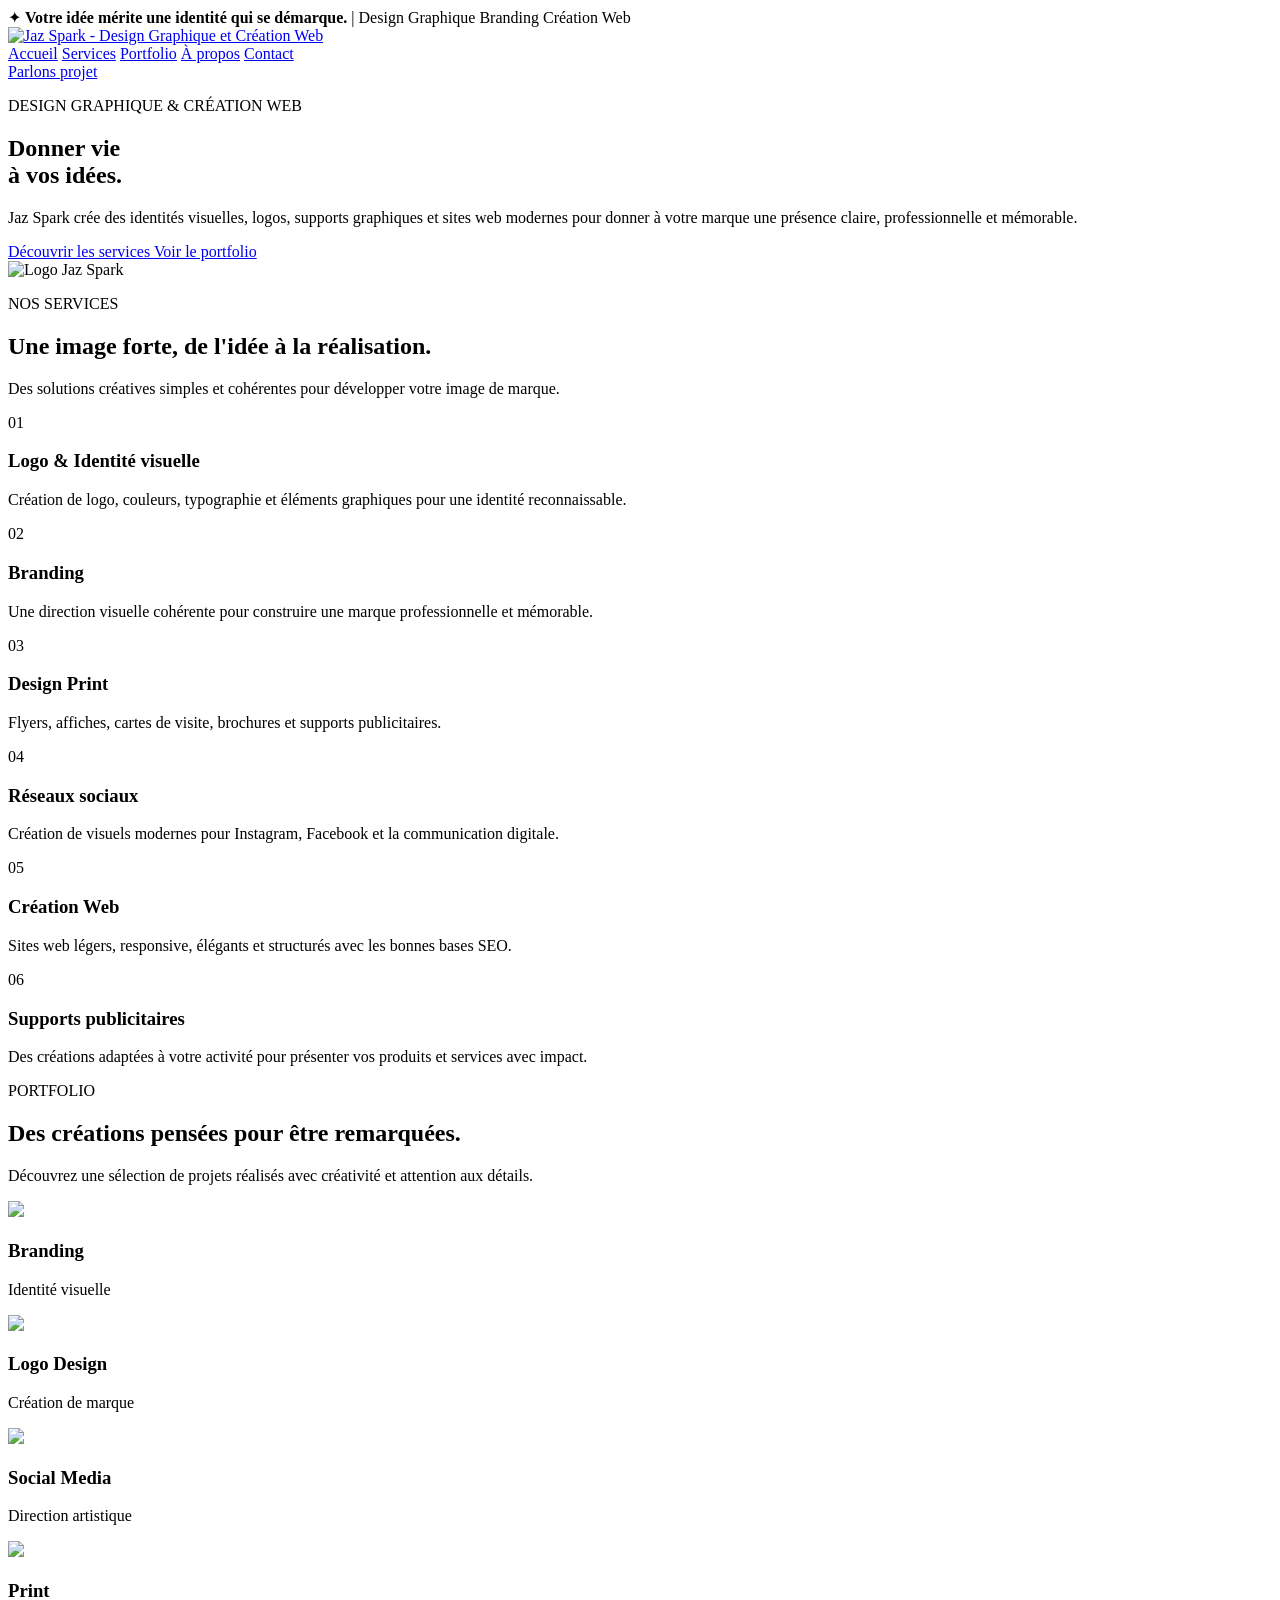
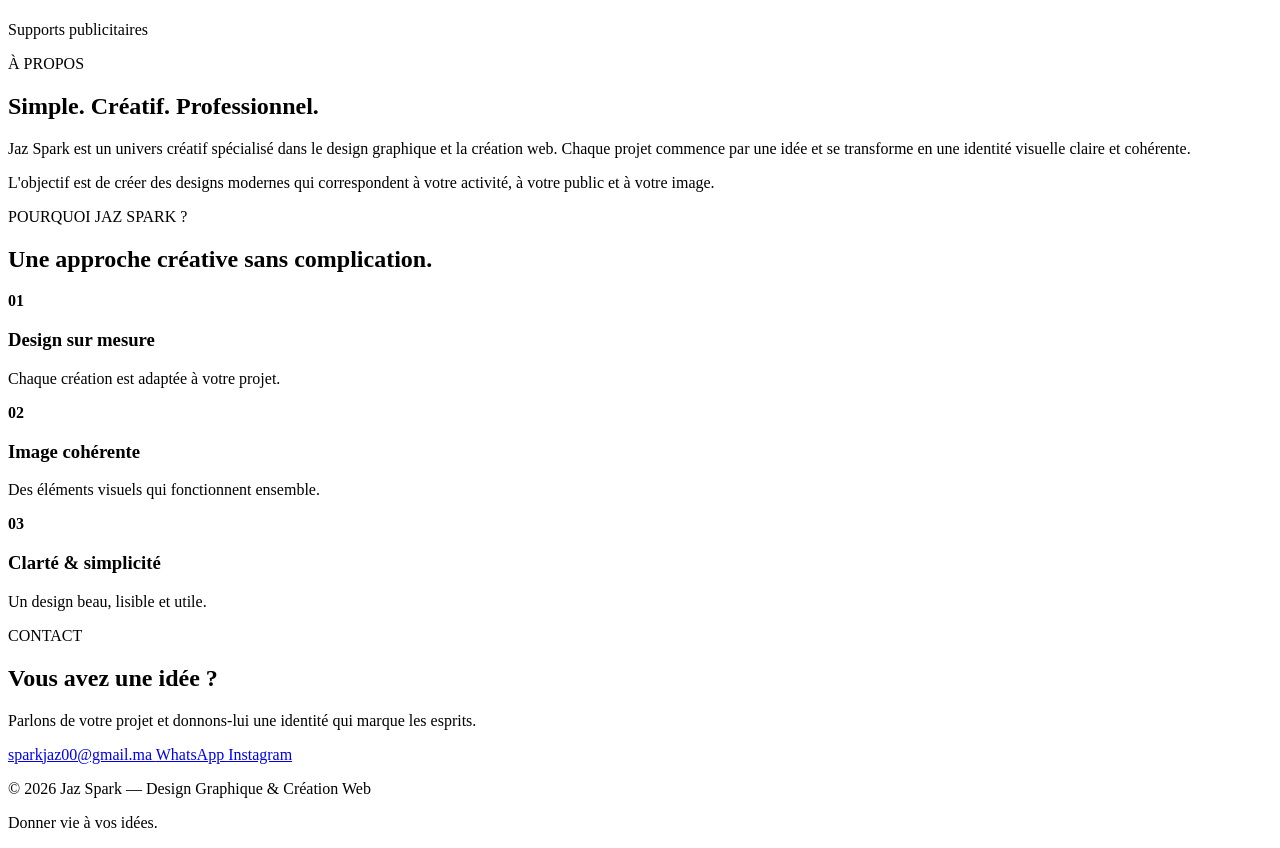
==== index.html @ 231a18f8 "Rename JAZ SPARK.html to index.html" ====
<!DOCTYPE html>
<html lang="fr">

<head>
  <div class="top-banner">

    <div class="banner-line"></div>

    <div class="container banner-content">

        <span class="banner-spark">✦</span>

        <strong>
            Votre idée mérite une identité qui se démarque.
        </strong>

        <span class="banner-separator">|</span>

        <span>Design Graphique</span>

        <span class="dot blue"></span>

        <span>Branding</span>

        <span class="dot pink"></span>

        <span>Création Web</span>

    </div>

    <div class="banner-line"></div>

</div>
    <meta charset="UTF-8">

    <meta name="viewport" content="width=device-width, initial-scale=1.0">

    <title>Jaz Spark | Design Graphique & Création Web au Maroc</title>
<link rel="stylesheet" type="text/css" href="C:\Users\hp\Desktop\JAZ SPARK\JAZ SPARK.css">
    <meta name="description"
        content="Jaz Spark accompagne les marques au Maroc avec du design graphique, logo, identité visuelle, branding, supports print, réseaux sociaux et création web.">

    <meta name="robots" content="index, follow">

    <meta name="author" content="Jaz Spark">

    <link rel="canonical" href="https://www.jazspark.ma/">

    <!-- Open Graph -->
    <meta property="og:type" content="website">
    <meta property="og:title" content="Jaz Spark | Design Graphique & Création Web">
    <meta property="og:description"
        content="Donner vie à vos idées avec Jaz Spark — design graphique, branding et création web.">
    <meta property="og:url" content="https://www.jazspark.ma/">
    <meta property="og:locale" content="fr_MA">

    <!-- Favicon -->
    <link rel="icon" href="images/favicon.png">

    <!-- CSS -->
    <link rel="stylesheet" href="style.css">

    <!-- SEO Schema -->
    <script type="application/ld+json">
    {
        "@context": "https://schema.org",
        "@type": "ProfessionalService",
        "name": "Jaz Spark",
        "url": "https://www.jazspark.ma/",
        "description": "Studio de design graphique et création web au Maroc.",
        "slogan": "Donner vie à vos idées",
        "areaServed": "MA",
        "serviceType": [
            "Design graphique",
            "Création de logo",
            "Identité visuelle",
            "Branding",
            "Design print",
            "Création web"
        ]
    }
    </script>

</head>


<body>


<!-- ================= HEADER ================= -->

<header class="site-header">

    <div class="container nav-wrap">

        <a href="#accueil" class="brand">
            <img src="C:\Users\hp\Desktop\JAZ SPARK\JAZ SPARK LOGO_Plan de travail 1 copie 2_Plan de travail 1 copie 2.png"
                 alt="Jaz Spark - Design Graphique et Création Web">
        </a>


        <nav aria-label="Navigation principale">

            <a href="#accueil">Accueil</a>

            <a href="#services">Services</a>

            <a href="#portfolio">Portfolio</a>

            <a href="#apropos">À propos</a>

            <a href="#contact">Contact</a>

        </nav>


        <a href="#contact" class="nav-cta">
            Parlons projet
        </a>

    </div>

</header>



<main>


<!-- ================= HERO ================= -->

<section id="accueil" class="hero">

    <div class="container hero-grid">


        <div class="hero-copy">

            <p class="kicker">
                DESIGN GRAPHIQUE & CRÉATION WEB
            </p>


            <h1>

                Donner vie<br>

                à vos <span>idées.</span>

            </h1>


            <p class="hero-intro">

                Jaz Spark crée des identités visuelles, logos,
                supports graphiques et sites web modernes pour
                donner à votre marque une présence claire,
                professionnelle et mémorable.

            </p>


            <div class="hero-actions">

                <a href="#services" class="btn btn-dark">
                    Découvrir les services
                </a>

                <a href="#portfolio" class="btn btn-light">
                    Voir le portfolio
                </a>

            </div>

        </div>



        <!-- LOGO -->

        <div class="hero-visual">

            <div class="orb orb-blue"></div>

            <div class="orb orb-pink"></div>

            <div class="orb orb-yellow"></div>


            <div class="logo-frame">

                <img src="C:\Users\hp\Desktop\JAZ SPARK\JAZ SPARK_Plan de travail 1 copie 3.png"
                     alt="Logo Jaz Spark"
                     loading="eager">

            </div>

        </div>


    </div>

</section>



<!-- ================= SERVICES ================= -->

<section id="services" class="section">

    <div class="container">


        <div class="section-head">

            <p class="kicker">
                NOS SERVICES
            </p>


            <h2>
                Une image forte,
                de l'idée à la réalisation.
            </h2>


            <p>
                Des solutions créatives simples et cohérentes
                pour développer votre image de marque.
            </p>

        </div>



        <div class="service-grid">


            <article class="service-card">

                <span>01</span>

                <h3>
                    Logo & Identité visuelle
                </h3>

                <p>
                    Création de logo, couleurs, typographie
                    et éléments graphiques pour une identité
                    reconnaissable.
                </p>

            </article>



            <article class="service-card">

                <span>02</span>

                <h3>
                    Branding
                </h3>

                <p>
                    Une direction visuelle cohérente pour
                    construire une marque professionnelle
                    et mémorable.
                </p>

            </article>



            <article class="service-card">

                <span>03</span>

                <h3>
                    Design Print
                </h3>

                <p>
                    Flyers, affiches, cartes de visite,
                    brochures et supports publicitaires.
                </p>

            </article>



            <article class="service-card">

                <span>04</span>

                <h3>
                    Réseaux sociaux
                </h3>

                <p>
                    Création de visuels modernes pour
                    Instagram, Facebook et la communication
                    digitale.
                </p>

            </article>



            <article class="service-card">

                <span>05</span>

                <h3>
                    Création Web
                </h3>

                <p>
                    Sites web légers, responsive, élégants
                    et structurés avec les bonnes bases SEO.
                </p>

            </article>



            <article class="service-card">

                <span>06</span>

                <h3>
                    Supports publicitaires
                </h3>

                <p>
                    Des créations adaptées à votre activité
                    pour présenter vos produits et services
                    avec impact.
                </p>

            </article>


        </div>

    </div>

</section>



<!-- ================= PORTFOLIO ================= -->

<section id="portfolio" class="section portfolio">

    <div class="container">


        <div class="section-head">

            <p class="kicker">
                PORTFOLIO
            </p>


            <h2>
                Des créations pensées
                pour être remarquées.
            </h2>


            <p>
                Découvrez une sélection de projets réalisés
                avec créativité et attention aux détails.
            </p>

        </div>



        <div class="portfolio-grid">


            <article class="project">

                <div class="project-media">
                    <img src="C:\Users\hp\Desktop\JAZ SPARK\Identité visuelle Branding.png">
                </div>

                <div class="project-meta">

                    <h3>
                        Branding
                    </h3>

                    <p>
                        Identité visuelle
                    </p>

                </div>

            </article>



            <article class="project">

                <div class="project-media">
                  <img src="C:\Users\hp\Desktop\JAZ SPARK\Logo Design Création de marque design graphique_Plan de travail 1.png">
                </div>

                <div class="project-meta">

                    <h3>
                        Logo Design
                    </h3>

                    <p>
                        Création de marque
                    </p>

                </div>

            </article>



            <article class="project">

                <div class="project-media">
                    <img src="C:\Users\hp\Desktop\JAZ SPARK\Social Media SITE WEB Direction artistique.png">
                </div>

                <div class="project-meta">

                    <h3>
                        Social Media
                    </h3>

                    <p>
                        Direction artistique
                    </p>

                </div>

            </article>



            <article class="project">

                <div class="project-media">
                    <img src="C:\Users\hp\Desktop\JAZ SPARK\Enveloppe Carte de visite Badge professionnel Flyer Dépliant brochurE Publicité digitale Supports publicitaires Print.png">
                </div>

                <div class="project-meta">

                    <h3>
                        Print
                    </h3>

                    <p>
                        Supports publicitaires
                    </p>

                </div>

            </article>


        </div>

    </div>

</section>



<!-- ================= À PROPOS ================= -->

<section id="apropos" class="section about">

    <div class="container about-grid">


        <div>

            <p class="kicker">
                À PROPOS
            </p>


            <h2>
                Simple.
                Créatif.
                Professionnel.
            </h2>

        </div>



        <div class="about-copy">

            <p>
                Jaz Spark est un univers créatif spécialisé
                dans le design graphique et la création web.
                Chaque projet commence par une idée et se
                transforme en une identité visuelle claire
                et cohérente.
            </p>


            <p>
                L'objectif est de créer des designs modernes
                qui correspondent à votre activité, à votre
                public et à votre image.
            </p>

        </div>


    </div>

</section>



<!-- ================= WHY JAZ SPARK ================= -->

<section class="section why">

    <div class="container">


        <div class="section-head">

            <p class="kicker">
                POURQUOI JAZ SPARK ?
            </p>


            <h2>
                Une approche créative
                sans complication.
            </h2>

        </div>



        <div class="why-grid">


            <div>

                <strong>01</strong>

                <h3>
                    Design sur mesure
                </h3>

                <p>
                    Chaque création est adaptée
                    à votre projet.
                </p>

            </div>



            <div>

                <strong>02</strong>

                <h3>
                    Image cohérente
                </h3>

                <p>
                    Des éléments visuels qui fonctionnent
                    ensemble.
                </p>

            </div>



            <div>

                <strong>03</strong>

                <h3>
                    Clarté & simplicité
                </h3>

                <p>
                    Un design beau, lisible et utile.
                </p>

            </div>


        </div>

    </div>

</section>



<!-- ================= CONTACT ================= -->

<section id="contact" class="section contact">

    <div class="container contact-box">


        <p class="kicker">
            CONTACT
        </p>


        <h2>
            Vous avez une idée ?
        </h2>


        <p>
            Parlons de votre projet et donnons-lui
            une identité qui marque les esprits.
        </p>



        <div class="contact-actions">
 <a href="https://mail.google.com/mail/?view=cm&fs=1&to=sparkjaz00@gmail.com"
   target="_blank"
   rel="noopener noreferrer"
               class="btn btn-dark">

                sparkjaz00@gmail.ma

            </a>

<a href="https://wa.me/212672988265?text=Bonjour%20Jaz%20Spark%2C%20je%20souhaite%20avoir%20plus%20d%27informations%20sur%20vos%20services."
   target="_blank"
   rel="noopener noreferrer"
   class="btn btn-whatsapp">
    WhatsApp
</a>


           <a href="https://www.instagram.com/jaz__spark/"
   target="_blank"
   rel="noopener noreferrer"
   class="btn btn-light"
             >

                Instagram

            </a>

        </div>


    </div>

</section>


</main>



<!-- ================= FOOTER ================= -->

<footer class="footer">

    <div class="container footer-wrap">

        <p>
            © 2026 Jaz Spark — Design Graphique & Création Web
        </p>


        <p>
            Donner vie à vos idées.
        </p>

    </div>

</footer>


</body>

</html>
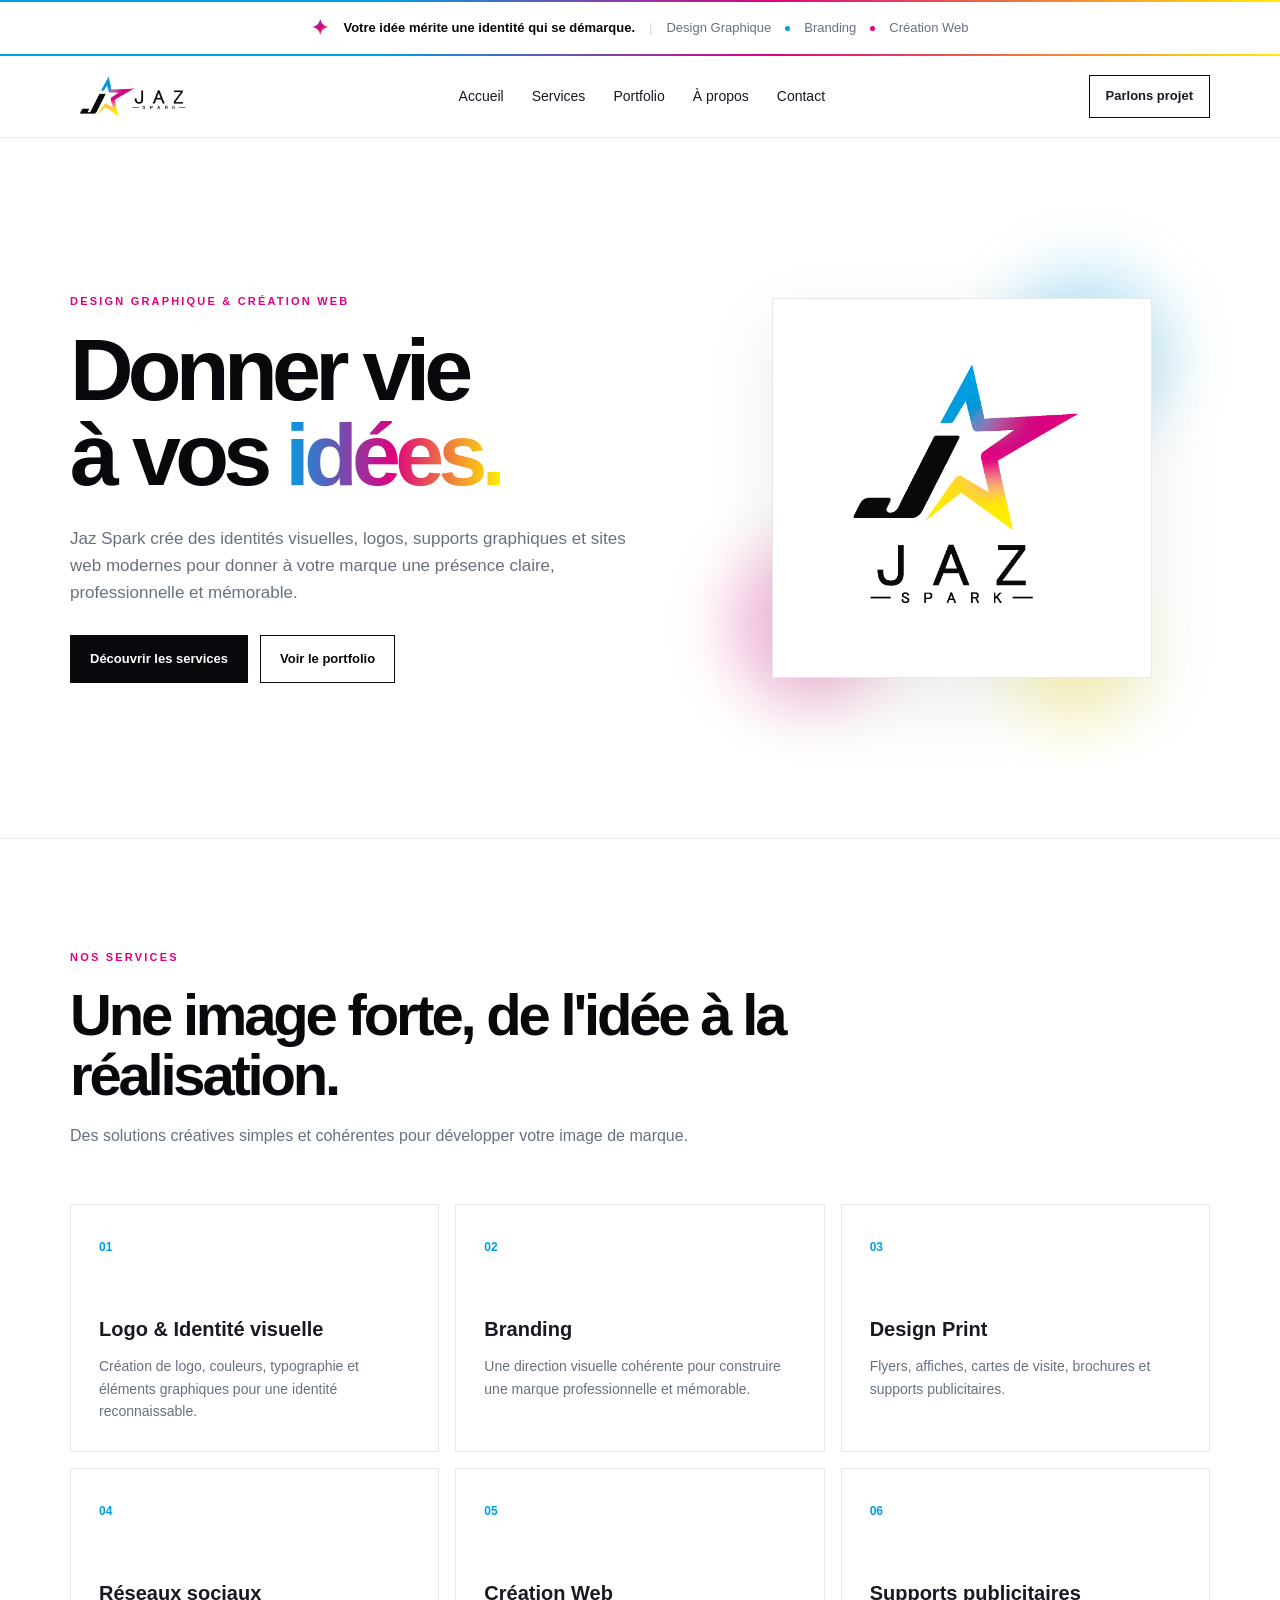
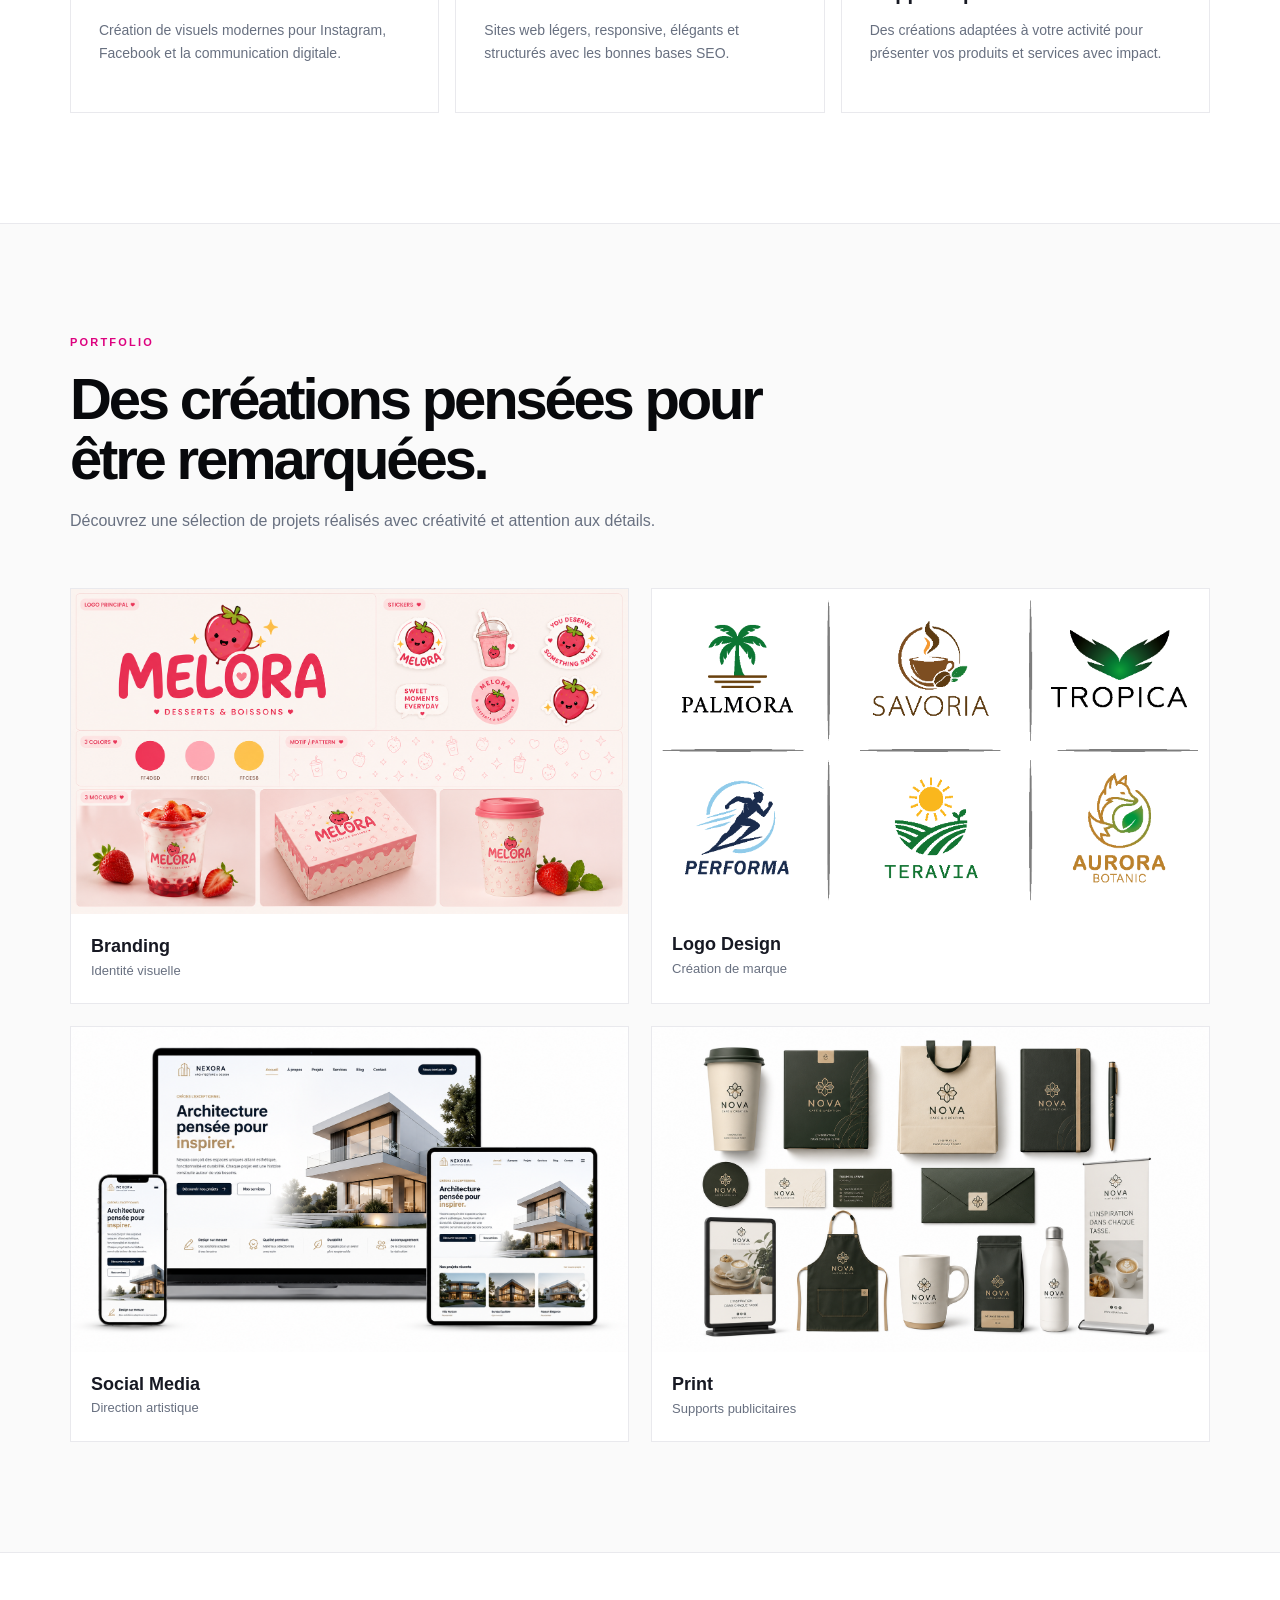
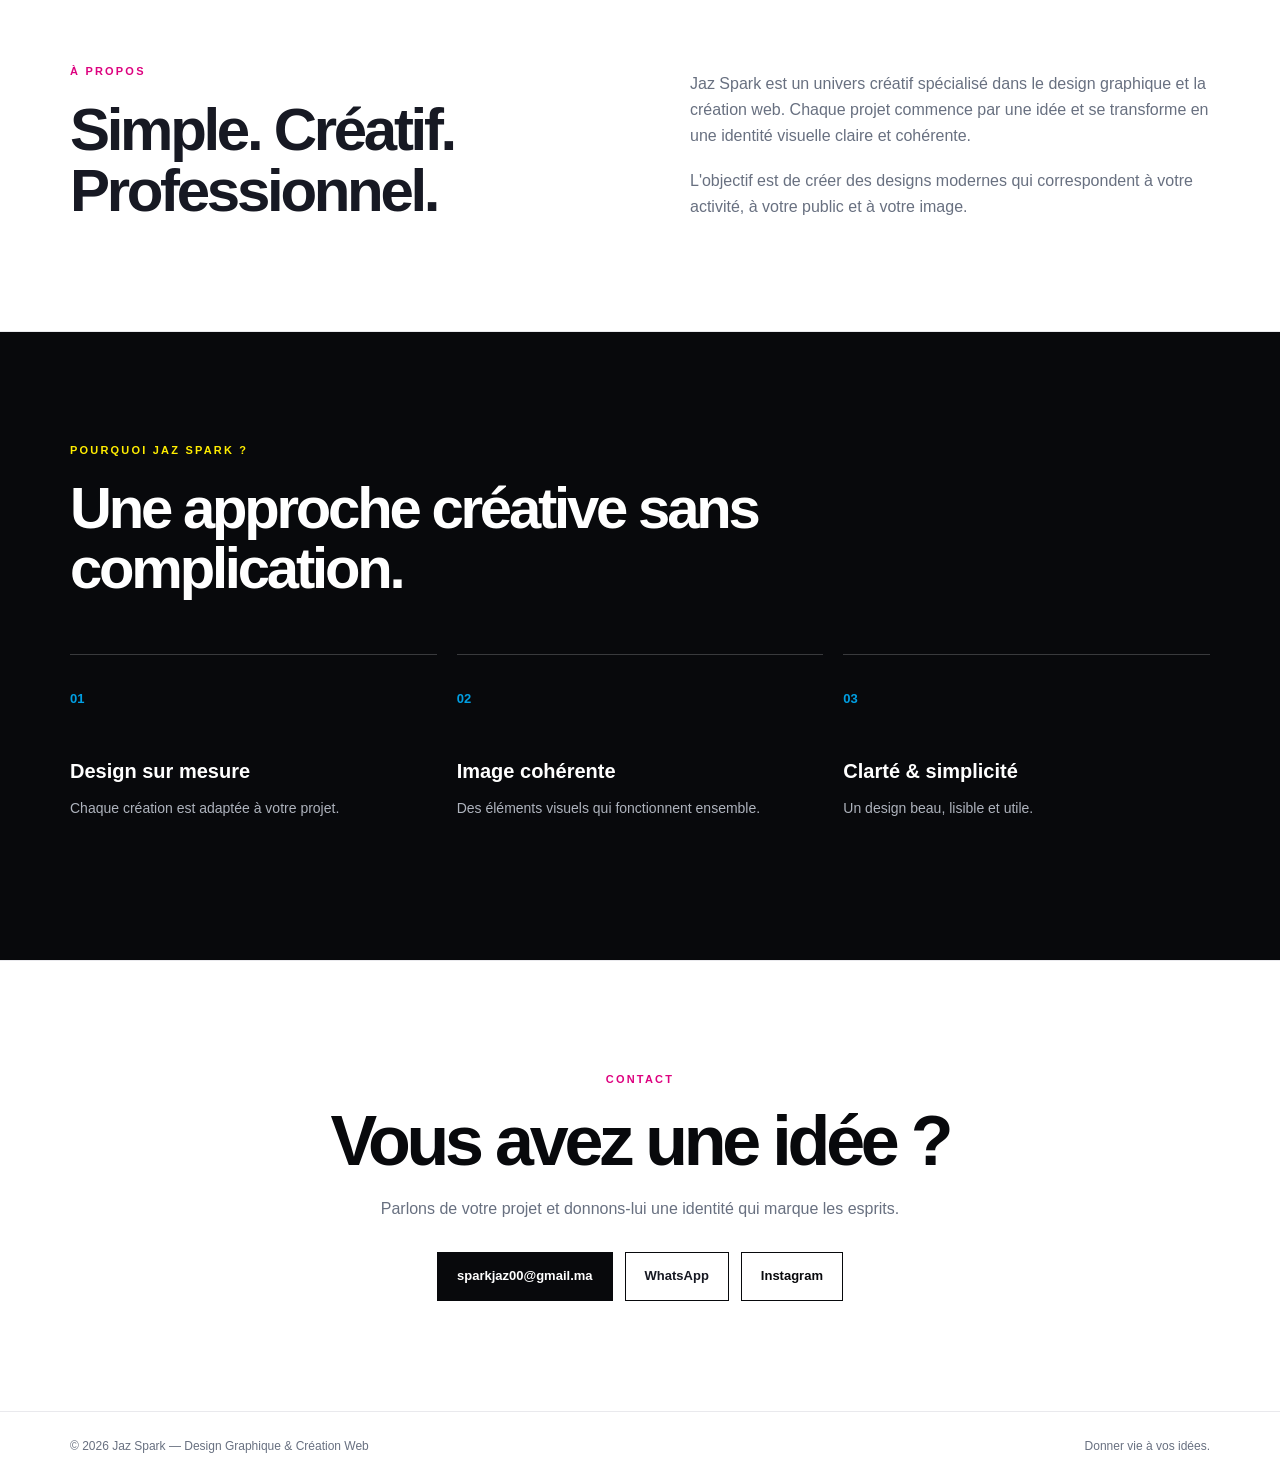
==== commit 3ac978b1: "Add files via upload" ====
--- a/index.html
+++ b/index.html
@@ -1,698 +1,698 @@
-<!DOCTYPE html>
-<html lang="fr">
-
-<head>
-  <div class="top-banner">
-
-    <div class="banner-line"></div>
-
-    <div class="container banner-content">
-
-        <span class="banner-spark">✦</span>
-
-        <strong>
-            Votre idée mérite une identité qui se démarque.
-        </strong>
-
-        <span class="banner-separator">|</span>
-
-        <span>Design Graphique</span>
-
-        <span class="dot blue"></span>
-
-        <span>Branding</span>
-
-        <span class="dot pink"></span>
-
-        <span>Création Web</span>
-
-    </div>
-
-    <div class="banner-line"></div>
-
-</div>
-    <meta charset="UTF-8">
-
-    <meta name="viewport" content="width=device-width, initial-scale=1.0">
-
-    <title>Jaz Spark | Design Graphique & Création Web au Maroc</title>
-<link rel="stylesheet" type="text/css" href="C:\Users\hp\Desktop\JAZ SPARK\JAZ SPARK.css">
-    <meta name="description"
-        content="Jaz Spark accompagne les marques au Maroc avec du design graphique, logo, identité visuelle, branding, supports print, réseaux sociaux et création web.">
-
-    <meta name="robots" content="index, follow">
-
-    <meta name="author" content="Jaz Spark">
-
-    <link rel="canonical" href="https://www.jazspark.ma/">
-
-    <!-- Open Graph -->
-    <meta property="og:type" content="website">
-    <meta property="og:title" content="Jaz Spark | Design Graphique & Création Web">
-    <meta property="og:description"
-        content="Donner vie à vos idées avec Jaz Spark — design graphique, branding et création web.">
-    <meta property="og:url" content="https://www.jazspark.ma/">
-    <meta property="og:locale" content="fr_MA">
-
-    <!-- Favicon -->
-    <link rel="icon" href="images/favicon.png">
-
-    <!-- CSS -->
-    <link rel="stylesheet" href="style.css">
-
-    <!-- SEO Schema -->
-    <script type="application/ld+json">
-    {
-        "@context": "https://schema.org",
-        "@type": "ProfessionalService",
-        "name": "Jaz Spark",
-        "url": "https://www.jazspark.ma/",
-        "description": "Studio de design graphique et création web au Maroc.",
-        "slogan": "Donner vie à vos idées",
-        "areaServed": "MA",
-        "serviceType": [
-            "Design graphique",
-            "Création de logo",
-            "Identité visuelle",
-            "Branding",
-            "Design print",
-            "Création web"
-        ]
-    }
-    </script>
-
-</head>
-
-
-<body>
-
-
-<!-- ================= HEADER ================= -->
-
-<header class="site-header">
-
-    <div class="container nav-wrap">
-
-        <a href="#accueil" class="brand">
-            <img src="C:\Users\hp\Desktop\JAZ SPARK\JAZ SPARK LOGO_Plan de travail 1 copie 2_Plan de travail 1 copie 2.png"
-                 alt="Jaz Spark - Design Graphique et Création Web">
-        </a>
-
-
-        <nav aria-label="Navigation principale">
-
-            <a href="#accueil">Accueil</a>
-
-            <a href="#services">Services</a>
-
-            <a href="#portfolio">Portfolio</a>
-
-            <a href="#apropos">À propos</a>
-
-            <a href="#contact">Contact</a>
-
-        </nav>
-
-
-        <a href="#contact" class="nav-cta">
-            Parlons projet
-        </a>
-
-    </div>
-
-</header>
-
-
-
-<main>
-
-
-<!-- ================= HERO ================= -->
-
-<section id="accueil" class="hero">
-
-    <div class="container hero-grid">
-
-
-        <div class="hero-copy">
-
-            <p class="kicker">
-                DESIGN GRAPHIQUE & CRÉATION WEB
-            </p>
-
-
-            <h1>
-
-                Donner vie<br>
-
-                à vos <span>idées.</span>
-
-            </h1>
-
-
-            <p class="hero-intro">
-
-                Jaz Spark crée des identités visuelles, logos,
-                supports graphiques et sites web modernes pour
-                donner à votre marque une présence claire,
-                professionnelle et mémorable.
-
-            </p>
-
-
-            <div class="hero-actions">
-
-                <a href="#services" class="btn btn-dark">
-                    Découvrir les services
-                </a>
-
-                <a href="#portfolio" class="btn btn-light">
-                    Voir le portfolio
-                </a>
-
-            </div>
-
-        </div>
-
-
-
-        <!-- LOGO -->
-
-        <div class="hero-visual">
-
-            <div class="orb orb-blue"></div>
-
-            <div class="orb orb-pink"></div>
-
-            <div class="orb orb-yellow"></div>
-
-
-            <div class="logo-frame">
-
-                <img src="C:\Users\hp\Desktop\JAZ SPARK\JAZ SPARK_Plan de travail 1 copie 3.png"
-                     alt="Logo Jaz Spark"
-                     loading="eager">
-
-            </div>
-
-        </div>
-
-
-    </div>
-
-</section>
-
-
-
-<!-- ================= SERVICES ================= -->
-
-<section id="services" class="section">
-
-    <div class="container">
-
-
-        <div class="section-head">
-
-            <p class="kicker">
-                NOS SERVICES
-            </p>
-
-
-            <h2>
-                Une image forte,
-                de l'idée à la réalisation.
-            </h2>
-
-
-            <p>
-                Des solutions créatives simples et cohérentes
-                pour développer votre image de marque.
-            </p>
-
-        </div>
-
-
-
-        <div class="service-grid">
-
-
-            <article class="service-card">
-
-                <span>01</span>
-
-                <h3>
-                    Logo & Identité visuelle
-                </h3>
-
-                <p>
-                    Création de logo, couleurs, typographie
-                    et éléments graphiques pour une identité
-                    reconnaissable.
-                </p>
-
-            </article>
-
-
-
-            <article class="service-card">
-
-                <span>02</span>
-
-                <h3>
-                    Branding
-                </h3>
-
-                <p>
-                    Une direction visuelle cohérente pour
-                    construire une marque professionnelle
-                    et mémorable.
-                </p>
-
-            </article>
-
-
-
-            <article class="service-card">
-
-                <span>03</span>
-
-                <h3>
-                    Design Print
-                </h3>
-
-                <p>
-                    Flyers, affiches, cartes de visite,
-                    brochures et supports publicitaires.
-                </p>
-
-            </article>
-
-
-
-            <article class="service-card">
-
-                <span>04</span>
-
-                <h3>
-                    Réseaux sociaux
-                </h3>
-
-                <p>
-                    Création de visuels modernes pour
-                    Instagram, Facebook et la communication
-                    digitale.
-                </p>
-
-            </article>
-
-
-
-            <article class="service-card">
-
-                <span>05</span>
-
-                <h3>
-                    Création Web
-                </h3>
-
-                <p>
-                    Sites web légers, responsive, élégants
-                    et structurés avec les bonnes bases SEO.
-                </p>
-
-            </article>
-
-
-
-            <article class="service-card">
-
-                <span>06</span>
-
-                <h3>
-                    Supports publicitaires
-                </h3>
-
-                <p>
-                    Des créations adaptées à votre activité
-                    pour présenter vos produits et services
-                    avec impact.
-                </p>
-
-            </article>
-
-
-        </div>
-
-    </div>
-
-</section>
-
-
-
-<!-- ================= PORTFOLIO ================= -->
-
-<section id="portfolio" class="section portfolio">
-
-    <div class="container">
-
-
-        <div class="section-head">
-
-            <p class="kicker">
-                PORTFOLIO
-            </p>
-
-
-            <h2>
-                Des créations pensées
-                pour être remarquées.
-            </h2>
-
-
-            <p>
-                Découvrez une sélection de projets réalisés
-                avec créativité et attention aux détails.
-            </p>
-
-        </div>
-
-
-
-        <div class="portfolio-grid">
-
-
-            <article class="project">
-
-                <div class="project-media">
-                    <img src="C:\Users\hp\Desktop\JAZ SPARK\Identité visuelle Branding.png">
-                </div>
-
-                <div class="project-meta">
-
-                    <h3>
-                        Branding
-                    </h3>
-
-                    <p>
-                        Identité visuelle
-                    </p>
-
-                </div>
-
-            </article>
-
-
-
-            <article class="project">
-
-                <div class="project-media">
-                  <img src="C:\Users\hp\Desktop\JAZ SPARK\Logo Design Création de marque design graphique_Plan de travail 1.png">
-                </div>
-
-                <div class="project-meta">
-
-                    <h3>
-                        Logo Design
-                    </h3>
-
-                    <p>
-                        Création de marque
-                    </p>
-
-                </div>
-
-            </article>
-
-
-
-            <article class="project">
-
-                <div class="project-media">
-                    <img src="C:\Users\hp\Desktop\JAZ SPARK\Social Media SITE WEB Direction artistique.png">
-                </div>
-
-                <div class="project-meta">
-
-                    <h3>
-                        Social Media
-                    </h3>
-
-                    <p>
-                        Direction artistique
-                    </p>
-
-                </div>
-
-            </article>
-
-
-
-            <article class="project">
-
-                <div class="project-media">
-                    <img src="C:\Users\hp\Desktop\JAZ SPARK\Enveloppe Carte de visite Badge professionnel Flyer Dépliant brochurE Publicité digitale Supports publicitaires Print.png">
-                </div>
-
-                <div class="project-meta">
-
-                    <h3>
-                        Print
-                    </h3>
-
-                    <p>
-                        Supports publicitaires
-                    </p>
-
-                </div>
-
-            </article>
-
-
-        </div>
-
-    </div>
-
-</section>
-
-
-
-<!-- ================= À PROPOS ================= -->
-
-<section id="apropos" class="section about">
-
-    <div class="container about-grid">
-
-
-        <div>
-
-            <p class="kicker">
-                À PROPOS
-            </p>
-
-
-            <h2>
-                Simple.
-                Créatif.
-                Professionnel.
-            </h2>
-
-        </div>
-
-
-
-        <div class="about-copy">
-
-            <p>
-                Jaz Spark est un univers créatif spécialisé
-                dans le design graphique et la création web.
-                Chaque projet commence par une idée et se
-                transforme en une identité visuelle claire
-                et cohérente.
-            </p>
-
-
-            <p>
-                L'objectif est de créer des designs modernes
-                qui correspondent à votre activité, à votre
-                public et à votre image.
-            </p>
-
-        </div>
-
-
-    </div>
-
-</section>
-
-
-
-<!-- ================= WHY JAZ SPARK ================= -->
-
-<section class="section why">
-
-    <div class="container">
-
-
-        <div class="section-head">
-
-            <p class="kicker">
-                POURQUOI JAZ SPARK ?
-            </p>
-
-
-            <h2>
-                Une approche créative
-                sans complication.
-            </h2>
-
-        </div>
-
-
-
-        <div class="why-grid">
-
-
-            <div>
-
-                <strong>01</strong>
-
-                <h3>
-                    Design sur mesure
-                </h3>
-
-                <p>
-                    Chaque création est adaptée
-                    à votre projet.
-                </p>
-
-            </div>
-
-
-
-            <div>
-
-                <strong>02</strong>
-
-                <h3>
-                    Image cohérente
-                </h3>
-
-                <p>
-                    Des éléments visuels qui fonctionnent
-                    ensemble.
-                </p>
-
-            </div>
-
-
-
-            <div>
-
-                <strong>03</strong>
-
-                <h3>
-                    Clarté & simplicité
-                </h3>
-
-                <p>
-                    Un design beau, lisible et utile.
-                </p>
-
-            </div>
-
-
-        </div>
-
-    </div>
-
-</section>
-
-
-
-<!-- ================= CONTACT ================= -->
-
-<section id="contact" class="section contact">
-
-    <div class="container contact-box">
-
-
-        <p class="kicker">
-            CONTACT
-        </p>
-
-
-        <h2>
-            Vous avez une idée ?
-        </h2>
-
-
-        <p>
-            Parlons de votre projet et donnons-lui
-            une identité qui marque les esprits.
-        </p>
-
-
-
-        <div class="contact-actions">
- <a href="https://mail.google.com/mail/?view=cm&fs=1&to=sparkjaz00@gmail.com"
-   target="_blank"
-   rel="noopener noreferrer"
-               class="btn btn-dark">
-
-                sparkjaz00@gmail.ma
-
-            </a>
-
-<a href="https://wa.me/212672988265?text=Bonjour%20Jaz%20Spark%2C%20je%20souhaite%20avoir%20plus%20d%27informations%20sur%20vos%20services."
-   target="_blank"
-   rel="noopener noreferrer"
-   class="btn btn-whatsapp">
-    WhatsApp
-</a>
-
-
-           <a href="https://www.instagram.com/jaz__spark/"
-   target="_blank"
-   rel="noopener noreferrer"
-   class="btn btn-light"
-             >
-
-                Instagram
-
-            </a>
-
-        </div>
-
-
-    </div>
-
-</section>
-
-
-</main>
-
-
-
-<!-- ================= FOOTER ================= -->
-
-<footer class="footer">
-
-    <div class="container footer-wrap">
-
-        <p>
-            © 2026 Jaz Spark — Design Graphique & Création Web
-        </p>
-
-
-        <p>
-            Donner vie à vos idées.
-        </p>
-
-    </div>
-
-</footer>
-
-
-</body>
-
-</html>
+<!DOCTYPE html>
+<html lang="fr">
+
+<head>
+  <div class="top-banner">
+
+    <div class="banner-line"></div>
+
+    <div class="container banner-content">
+
+        <span class="banner-spark">✦</span>
+
+        <strong>
+            Votre idée mérite une identité qui se démarque.
+        </strong>
+
+        <span class="banner-separator">|</span>
+
+        <span>Design Graphique</span>
+
+        <span class="dot blue"></span>
+
+        <span>Branding</span>
+
+        <span class="dot pink"></span>
+
+        <span>Création Web</span>
+
+    </div>
+
+    <div class="banner-line"></div>
+
+</div>
+    <meta charset="UTF-8">
+
+    <meta name="viewport" content="width=device-width, initial-scale=1.0">
+
+    <title>Jaz Spark | Design Graphique & Création Web au Maroc</title>
+<link rel="stylesheet" type="text/css" href="JAZ SPARK.css">
+    <meta name="description"
+        content="Jaz Spark accompagne les marques au Maroc avec du design graphique, logo, identité visuelle, branding, supports print, réseaux sociaux et création web.">
+
+    <meta name="robots" content="index, follow">
+
+    <meta name="author" content="Jaz Spark">
+
+    <link rel="canonical" href="https://www.jazspark.ma/">
+
+    <!-- Open Graph -->
+    <meta property="og:type" content="website">
+    <meta property="og:title" content="Jaz Spark | Design Graphique & Création Web">
+    <meta property="og:description"
+        content="Donner vie à vos idées avec Jaz Spark — design graphique, branding et création web.">
+    <meta property="og:url" content="https://www.jazspark.ma/">
+    <meta property="og:locale" content="fr_MA">
+
+    <!-- Favicon -->
+    <link rel="icon" href="images/favicon.png">
+
+    <!-- CSS -->
+    <link rel="stylesheet" href="style.css">
+
+    <!-- SEO Schema -->
+    <script type="application/ld+json">
+    {
+        "@context": "https://schema.org",
+        "@type": "ProfessionalService",
+        "name": "Jaz Spark",
+        "url": "https://www.jazspark.ma/",
+        "description": "Studio de design graphique et création web au Maroc.",
+        "slogan": "Donner vie à vos idées",
+        "areaServed": "MA",
+        "serviceType": [
+            "Design graphique",
+            "Création de logo",
+            "Identité visuelle",
+            "Branding",
+            "Design print",
+            "Création web"
+        ]
+    }
+    </script>
+
+</head>
+
+
+<body>
+
+
+<!-- ================= HEADER ================= -->
+
+<header class="site-header">
+
+    <div class="container nav-wrap">
+
+        <a href="#accueil" class="brand">
+            <img src="JAZ SPARK LOGO_Plan de travail 1 copie 2_Plan de travail 1 copie 2.png"
+                 alt="Jaz Spark - Design Graphique et Création Web">
+        </a>
+
+
+        <nav aria-label="Navigation principale">
+
+            <a href="#accueil">Accueil</a>
+
+            <a href="#services">Services</a>
+
+            <a href="#portfolio">Portfolio</a>
+
+            <a href="#apropos">À propos</a>
+
+            <a href="#contact">Contact</a>
+
+        </nav>
+
+
+        <a href="#contact" class="nav-cta">
+            Parlons projet
+        </a>
+
+    </div>
+
+</header>
+
+
+
+<main>
+
+
+<!-- ================= HERO ================= -->
+
+<section id="accueil" class="hero">
+
+    <div class="container hero-grid">
+
+
+        <div class="hero-copy">
+
+            <p class="kicker">
+                DESIGN GRAPHIQUE & CRÉATION WEB
+            </p>
+
+
+            <h1>
+
+                Donner vie<br>
+
+                à vos <span>idées.</span>
+
+            </h1>
+
+
+            <p class="hero-intro">
+
+                Jaz Spark crée des identités visuelles, logos,
+                supports graphiques et sites web modernes pour
+                donner à votre marque une présence claire,
+                professionnelle et mémorable.
+
+            </p>
+
+
+            <div class="hero-actions">
+
+                <a href="#services" class="btn btn-dark">
+                    Découvrir les services
+                </a>
+
+                <a href="#portfolio" class="btn btn-light">
+                    Voir le portfolio
+                </a>
+
+            </div>
+
+        </div>
+
+
+
+        <!-- LOGO -->
+
+        <div class="hero-visual">
+
+            <div class="orb orb-blue"></div>
+
+            <div class="orb orb-pink"></div>
+
+            <div class="orb orb-yellow"></div>
+
+
+            <div class="logo-frame">
+
+                <img src="JAZ SPARK_Plan de travail 1 copie 3.png"
+                     alt="Logo Jaz Spark"
+                     loading="eager">
+
+            </div>
+
+        </div>
+
+
+    </div>
+
+</section>
+
+
+
+<!-- ================= SERVICES ================= -->
+
+<section id="services" class="section">
+
+    <div class="container">
+
+
+        <div class="section-head">
+
+            <p class="kicker">
+                NOS SERVICES
+            </p>
+
+
+            <h2>
+                Une image forte,
+                de l'idée à la réalisation.
+            </h2>
+
+
+            <p>
+                Des solutions créatives simples et cohérentes
+                pour développer votre image de marque.
+            </p>
+
+        </div>
+
+
+
+        <div class="service-grid">
+
+
+            <article class="service-card">
+
+                <span>01</span>
+
+                <h3>
+                    Logo & Identité visuelle
+                </h3>
+
+                <p>
+                    Création de logo, couleurs, typographie
+                    et éléments graphiques pour une identité
+                    reconnaissable.
+                </p>
+
+            </article>
+
+
+
+            <article class="service-card">
+
+                <span>02</span>
+
+                <h3>
+                    Branding
+                </h3>
+
+                <p>
+                    Une direction visuelle cohérente pour
+                    construire une marque professionnelle
+                    et mémorable.
+                </p>
+
+            </article>
+
+
+
+            <article class="service-card">
+
+                <span>03</span>
+
+                <h3>
+                    Design Print
+                </h3>
+
+                <p>
+                    Flyers, affiches, cartes de visite,
+                    brochures et supports publicitaires.
+                </p>
+
+            </article>
+
+
+
+            <article class="service-card">
+
+                <span>04</span>
+
+                <h3>
+                    Réseaux sociaux
+                </h3>
+
+                <p>
+                    Création de visuels modernes pour
+                    Instagram, Facebook et la communication
+                    digitale.
+                </p>
+
+            </article>
+
+
+
+            <article class="service-card">
+
+                <span>05</span>
+
+                <h3>
+                    Création Web
+                </h3>
+
+                <p>
+                    Sites web légers, responsive, élégants
+                    et structurés avec les bonnes bases SEO.
+                </p>
+
+            </article>
+
+
+
+            <article class="service-card">
+
+                <span>06</span>
+
+                <h3>
+                    Supports publicitaires
+                </h3>
+
+                <p>
+                    Des créations adaptées à votre activité
+                    pour présenter vos produits et services
+                    avec impact.
+                </p>
+
+            </article>
+
+
+        </div>
+
+    </div>
+
+</section>
+
+
+
+<!-- ================= PORTFOLIO ================= -->
+
+<section id="portfolio" class="section portfolio">
+
+    <div class="container">
+
+
+        <div class="section-head">
+
+            <p class="kicker">
+                PORTFOLIO
+            </p>
+
+
+            <h2>
+                Des créations pensées
+                pour être remarquées.
+            </h2>
+
+
+            <p>
+                Découvrez une sélection de projets réalisés
+                avec créativité et attention aux détails.
+            </p>
+
+        </div>
+
+
+
+        <div class="portfolio-grid">
+
+
+            <article class="project">
+
+                <div class="project-media">
+                    <img src="Identité visuelle Branding.png">
+                </div>
+
+                <div class="project-meta">
+
+                    <h3>
+                        Branding
+                    </h3>
+
+                    <p>
+                        Identité visuelle
+                    </p>
+
+                </div>
+
+            </article>
+
+
+
+            <article class="project">
+
+                <div class="project-media">
+                  <img src="Logo Design Création de marque design graphique_Plan de travail 1.png">
+                </div>
+
+                <div class="project-meta">
+
+                    <h3>
+                        Logo Design
+                    </h3>
+
+                    <p>
+                        Création de marque
+                    </p>
+
+                </div>
+
+            </article>
+
+
+
+            <article class="project">
+
+                <div class="project-media">
+                    <img src="Social Media SITE WEB Direction artistique.png">
+                </div>
+
+                <div class="project-meta">
+
+                    <h3>
+                        Social Media
+                    </h3>
+
+                    <p>
+                        Direction artistique
+                    </p>
+
+                </div>
+
+            </article>
+
+
+
+            <article class="project">
+
+                <div class="project-media">
+                    <img src="Enveloppe Carte de visite Badge professionnel Flyer Dépliant brochurE Publicité digitale Supports publicitaires Print.png">
+                </div>
+
+                <div class="project-meta">
+
+                    <h3>
+                        Print
+                    </h3>
+
+                    <p>
+                        Supports publicitaires
+                    </p>
+
+                </div>
+
+            </article>
+
+
+        </div>
+
+    </div>
+
+</section>
+
+
+
+<!-- ================= À PROPOS ================= -->
+
+<section id="apropos" class="section about">
+
+    <div class="container about-grid">
+
+
+        <div>
+
+            <p class="kicker">
+                À PROPOS
+            </p>
+
+
+            <h2>
+                Simple.
+                Créatif.
+                Professionnel.
+            </h2>
+
+        </div>
+
+
+
+        <div class="about-copy">
+
+            <p>
+                Jaz Spark est un univers créatif spécialisé
+                dans le design graphique et la création web.
+                Chaque projet commence par une idée et se
+                transforme en une identité visuelle claire
+                et cohérente.
+            </p>
+
+
+            <p>
+                L'objectif est de créer des designs modernes
+                qui correspondent à votre activité, à votre
+                public et à votre image.
+            </p>
+
+        </div>
+
+
+    </div>
+
+</section>
+
+
+
+<!-- ================= WHY JAZ SPARK ================= -->
+
+<section class="section why">
+
+    <div class="container">
+
+
+        <div class="section-head">
+
+            <p class="kicker">
+                POURQUOI JAZ SPARK ?
+            </p>
+
+
+            <h2>
+                Une approche créative
+                sans complication.
+            </h2>
+
+        </div>
+
+
+
+        <div class="why-grid">
+
+
+            <div>
+
+                <strong>01</strong>
+
+                <h3>
+                    Design sur mesure
+                </h3>
+
+                <p>
+                    Chaque création est adaptée
+                    à votre projet.
+                </p>
+
+            </div>
+
+
+
+            <div>
+
+                <strong>02</strong>
+
+                <h3>
+                    Image cohérente
+                </h3>
+
+                <p>
+                    Des éléments visuels qui fonctionnent
+                    ensemble.
+                </p>
+
+            </div>
+
+
+
+            <div>
+
+                <strong>03</strong>
+
+                <h3>
+                    Clarté & simplicité
+                </h3>
+
+                <p>
+                    Un design beau, lisible et utile.
+                </p>
+
+            </div>
+
+
+        </div>
+
+    </div>
+
+</section>
+
+
+
+<!-- ================= CONTACT ================= -->
+
+<section id="contact" class="section contact">
+
+    <div class="container contact-box">
+
+
+        <p class="kicker">
+            CONTACT
+        </p>
+
+
+        <h2>
+            Vous avez une idée ?
+        </h2>
+
+
+        <p>
+            Parlons de votre projet et donnons-lui
+            une identité qui marque les esprits.
+        </p>
+
+
+
+        <div class="contact-actions">
+ <a href="https://mail.google.com/mail/?view=cm&fs=1&to=sparkjaz00@gmail.com"
+   target="_blank"
+   rel="noopener noreferrer"
+               class="btn btn-dark">
+
+                sparkjaz00@gmail.ma
+
+            </a>
+
+<a href="https://wa.me/212672988265?text=Bonjour%20Jaz%20Spark%2C%20je%20souhaite%20avoir%20plus%20d%27informations%20sur%20vos%20services."
+   target="_blank"
+   rel="noopener noreferrer"
+   class="btn btn-whatsapp">
+    WhatsApp
+</a>
+
+
+           <a href="https://www.instagram.com/jaz__spark/"
+   target="_blank"
+   rel="noopener noreferrer"
+   class="btn btn-light"
+             >
+
+                Instagram
+
+            </a>
+
+        </div>
+
+
+    </div>
+
+</section>
+
+
+</main>
+
+
+
+<!-- ================= FOOTER ================= -->
+
+<footer class="footer">
+
+    <div class="container footer-wrap">
+
+        <p>
+            © 2026 Jaz Spark — Design Graphique & Création Web
+        </p>
+
+
+        <p>
+            Donner vie à vos idées.
+        </p>
+
+    </div>
+
+</footer>
+
+
+</body>
+
+</html>
--- a/JAZ SPARK.css
+++ b/JAZ SPARK.css
@@ -0,0 +1,1102 @@
+/* ==============================
+   RESET
+============================== */
+/* ==============================
+   JAZ SPARK COLOR BANNER
+============================== */
+
+.top-banner {
+    width: 100%;
+    background: #ffffff;
+}
+
+
+/* الخط الملون */
+
+.banner-line {
+    width: 100%;
+    height: 2px;
+
+    background: linear-gradient(
+        90deg,
+        #009fe3 0%,
+        #009fe3 30%,
+        #dd027f 60%,
+        #ffed00 100%
+    );
+}
+
+
+/* محتوى الـbanner */
+
+.banner-content {
+    min-height: 52px;
+
+    display: flex;
+    align-items: center;
+    justify-content: center;
+
+    gap: 14px;
+
+    font-size: 13px;
+
+    color: #687080;
+
+    white-space: nowrap;
+}
+
+
+/* النص الرئيسي */
+
+.banner-content strong {
+    color: #08090c;
+    font-weight: 700;
+}
+
+
+/* النجمة */
+
+.banner-spark {
+    font-size: 21px;
+    font-weight: 800;
+
+    background: linear-gradient(
+        135deg,
+        #009fe3,
+        #dd027f,
+        #ffed00
+    );
+
+    -webkit-background-clip: text;
+    background-clip: text;
+
+    color: transparent;
+}
+
+
+/* الفاصل */
+
+.banner-separator {
+    color: #d7d7d7;
+}
+
+
+/* النقاط */
+
+.dot {
+    width: 5px;
+    height: 5px;
+
+    border-radius: 50%;
+
+    display: inline-block;
+}
+
+.dot.blue {
+    background: #009fe3;
+}
+
+.dot.pink {
+    background: #dd027f;
+}
+
+
+/* ==============================
+   MOBILE
+============================== */
+
+@media (max-width: 600px) {
+
+    .banner-content {
+        min-height: 45px;
+
+        gap: 8px;
+
+        font-size: 10px;
+
+        overflow: hidden;
+    }
+
+    .banner-content strong {
+        font-size: 11px;
+    }
+
+    .banner-spark {
+        font-size: 18px;
+    }
+
+}
+* {
+    margin: 0;
+    padding: 0;
+    box-sizing: border-box;
+}
+
+
+html {
+    scroll-behavior: smooth;
+}
+
+
+body {
+    font-family: Arial, Helvetica, sans-serif;
+    color: #171923;
+    background: #ffffff;
+    line-height: 1.6;
+}
+
+
+a {
+    color: inherit;
+    text-decoration: none;
+}
+
+
+img {
+    max-width: 100%;
+    display: block;
+}
+
+
+/* ==============================
+   COLORS
+============================== */
+
+:root {
+
+    --black: #08090c;
+
+    --text: #171923;
+
+    --muted: #687080;
+
+    --line: #e9e9ed;
+
+    --soft: #fafafa;
+
+    --white: #ffffff;
+
+    --blue: #009fe3;
+
+    --pink: #dd027f;
+
+    --yellow: #ffed00;
+
+}
+
+
+/* ==============================
+   CONTAINER
+============================== */
+
+.container {
+
+    width: min(1140px, 90%);
+
+    margin-inline: auto;
+
+}
+
+
+/* ==============================
+   HEADER
+============================== */
+
+.site-header {
+
+    height: 82px;
+
+    background: rgba(255, 255, 255, 0.97);
+
+    border-bottom: 1px solid var(--line);
+
+    position: sticky;
+
+    top: 0;
+
+    z-index: 50;
+
+}
+
+
+.nav-wrap {
+
+    height: 100%;
+
+    display: flex;
+
+    align-items: center;
+
+    justify-content: space-between;
+
+    gap: 30px;
+
+}
+
+
+/* LOGO */
+
+.brand img {
+
+    width: 125px;
+
+    height: auto;
+
+}
+
+
+/* NAVIGATION */
+
+nav {
+
+    display: flex;
+
+    align-items: center;
+
+    gap: 28px;
+
+    font-size: 14px;
+
+}
+
+
+nav a {
+
+    transition: opacity 0.2s ease;
+
+}
+
+
+nav a:hover {
+
+    opacity: 0.55;
+
+}
+
+
+/* HEADER BUTTON */
+
+.nav-cta {
+
+    padding: 10px 16px;
+
+    border: 1px solid var(--black);
+
+    font-size: 13px;
+
+    font-weight: 700;
+
+}
+
+
+/* ==============================
+   HERO
+============================== */
+
+.hero {
+
+    overflow: hidden;
+
+    border-bottom: 1px solid var(--line);
+
+}
+
+
+.hero-grid {
+
+    min-height: 700px;
+
+    display: grid;
+
+    grid-template-columns: 1.08fr 0.92fr;
+
+    align-items: center;
+
+    gap: 60px;
+
+}
+
+
+/* SMALL TITLE */
+
+.kicker {
+
+    color: var(--pink);
+
+    font-size: 11px;
+
+    font-weight: 800;
+
+    letter-spacing: 0.2em;
+
+    margin-bottom: 18px;
+
+}
+
+
+/* HERO TITLE */
+
+.hero h1 {
+
+    font-size: clamp(52px, 7.2vw, 88px);
+
+    line-height: 0.96;
+
+    letter-spacing: -0.065em;
+
+    color: var(--black);
+
+}
+
+
+.hero h1 span {
+
+    background:
+        linear-gradient(
+            90deg,
+            var(--blue),
+            var(--pink),
+            var(--yellow)
+        );
+
+    -webkit-background-clip: text;
+
+    background-clip: text;
+
+    color: transparent;
+
+}
+
+
+/* HERO TEXT */
+
+.hero-intro {
+
+    max-width: 650px;
+
+    margin: 28px 0;
+
+    color: var(--muted);
+
+    font-size: 17px;
+
+}
+
+
+/* HERO BUTTONS */
+
+.hero-actions {
+
+    display: flex;
+
+    flex-wrap: wrap;
+
+    gap: 12px;
+
+}
+
+
+.btn {
+
+    display: inline-block;
+
+    padding: 13px 19px;
+
+    border: 1px solid var(--black);
+
+    font-size: 13px;
+
+    font-weight: 800;
+
+    transition:
+        transform 0.2s ease,
+        box-shadow 0.2s ease;
+
+}
+
+
+.btn:hover {
+
+    transform: translateY(-2px);
+
+}
+
+
+.btn-dark {
+
+    background: var(--black);
+
+    color: var(--white);
+
+}
+
+
+.btn-light {
+
+    background: var(--white);
+
+    color: var(--black);
+
+}
+
+
+/* ==============================
+   HERO LOGO
+============================== */
+
+.hero-visual {
+
+    position: relative;
+
+    min-height: 480px;
+
+    display: grid;
+
+    place-items: center;
+
+}
+
+
+.logo-frame {
+
+    position: relative;
+
+    z-index: 2;
+
+    width: min(380px, 80%);
+
+    aspect-ratio: 1;
+
+    display: grid;
+
+    place-items: center;
+
+    background: var(--white);
+
+    border: 1px solid var(--line);
+
+    box-shadow:
+        0 25px 70px rgba(8, 9, 12, 0.08);
+
+}
+
+
+.logo-frame img {
+
+    width: 72%;
+
+    height: auto;
+
+}
+
+
+/* COLOR LIGHTS */
+
+.orb {
+
+    position: absolute;
+
+    border-radius: 50%;
+
+    filter: blur(32px);
+
+    opacity: 0.25;
+
+}
+
+
+.orb-blue {
+
+    width: 170px;
+
+    height: 170px;
+
+    background: var(--blue);
+
+    top: 20px;
+
+    right: 40px;
+
+}
+
+
+.orb-pink {
+
+    width: 160px;
+
+    height: 160px;
+
+    background: var(--pink);
+
+    bottom: 25px;
+
+    left: 15px;
+
+}
+
+
+.orb-yellow {
+
+    width: 130px;
+
+    height: 130px;
+
+    background: var(--yellow);
+
+    bottom: 5px;
+
+    right: 70px;
+
+}
+
+
+/* ==============================
+   SECTIONS
+============================== */
+
+.section {
+
+    padding: 110px 0;
+
+    border-bottom: 1px solid var(--line);
+
+}
+
+
+.section-head {
+
+    max-width: 730px;
+
+    margin-bottom: 55px;
+
+}
+
+
+.section-head h2 {
+
+    font-size: clamp(36px, 5vw, 58px);
+
+    line-height: 1.04;
+
+    letter-spacing: -0.055em;
+
+    color: var(--black);
+
+}
+
+
+.section-head > p:last-child {
+
+    color: var(--muted);
+
+    margin-top: 18px;
+
+}
+
+
+/* ==============================
+   SERVICES
+============================== */
+
+.service-grid {
+
+    display: grid;
+
+    grid-template-columns: repeat(3, 1fr);
+
+    gap: 16px;
+
+}
+
+
+.service-card {
+
+    min-height: 245px;
+
+    padding: 28px;
+
+    border: 1px solid var(--line);
+
+    background: var(--white);
+
+    transition:
+        transform 0.2s ease,
+        box-shadow 0.2s ease;
+
+}
+
+
+.service-card:hover {
+
+    transform: translateY(-5px);
+
+    box-shadow:
+        0 18px 45px rgba(8, 9, 12, 0.07);
+
+}
+
+
+.service-card span {
+
+    color: var(--blue);
+
+    font-size: 12px;
+
+    font-weight: 800;
+
+}
+
+
+.service-card h3 {
+
+    margin-top: 55px;
+
+    margin-bottom: 10px;
+
+    font-size: 20px;
+
+}
+
+
+.service-card p {
+
+    color: var(--muted);
+
+    font-size: 14px;
+
+}
+
+
+/* ==============================
+   PORTFOLIO
+============================== */
+
+.portfolio {
+
+    background: var(--soft);
+
+}
+
+
+.portfolio-grid {
+
+    display: grid;
+
+    grid-template-columns: repeat(2, 1fr);
+
+    gap: 22px;
+
+}
+
+
+.project {
+
+    background: var(--white);
+
+    border: 1px solid var(--line);
+
+}
+
+
+.project-media {
+
+ .project-media img {
+    width: 100%;
+    height: 100%;
+    object-fit: contain;
+    display: block;
+}
+
+    color: #8a909b;
+
+    font-size: 11px;
+
+    letter-spacing: 0.18em;
+
+    text-transform: uppercase;
+
+}
+
+
+.project-meta {
+
+    padding: 18px 20px 22px;
+
+}
+
+
+.project-meta h3 {
+
+    font-size: 18px;
+
+}
+
+
+.project-meta p {
+
+    color: var(--muted);
+
+    font-size: 13px;
+
+}
+
+
+/* ==============================
+   ABOUT
+============================== */
+
+.about-grid {
+
+    display: grid;
+
+    grid-template-columns: 1fr 1fr;
+
+    gap: 100px;
+
+    align-items: start;
+
+}
+
+
+.about h2 {
+
+    font-size: clamp(38px, 5vw, 60px);
+
+    line-height: 1.02;
+
+    letter-spacing: -0.055em;
+
+}
+
+
+.about-copy {
+
+    padding-top: 8px;
+
+}
+
+
+.about-copy p {
+
+    color: var(--muted);
+
+}
+
+
+.about-copy p + p {
+
+    margin-top: 20px;
+
+}
+
+
+/* ==============================
+   WHY JAZ SPARK
+============================== */
+
+.why {
+
+    background: var(--black);
+
+    color: var(--white);
+
+}
+
+
+.why .section-head h2 {
+
+    color: var(--white);
+
+}
+
+
+.why .kicker {
+
+    color: var(--yellow);
+
+}
+
+
+.why-grid {
+
+    display: grid;
+
+    grid-template-columns: repeat(3, 1fr);
+
+    gap: 20px;
+
+}
+
+
+.why-grid > div {
+
+    padding: 30px 0;
+
+    border-top:
+        1px solid rgba(255, 255, 255, 0.2);
+
+}
+
+
+.why-grid strong {
+
+    color: var(--blue);
+
+    font-size: 13px;
+
+}
+
+
+.why-grid h3 {
+
+    margin: 45px 0 10px;
+
+    font-size: 20px;
+
+}
+
+
+.why-grid p {
+
+    color: #aeb3bd;
+
+    font-size: 14px;
+
+}
+
+
+/* ==============================
+   CONTACT
+============================== */
+
+.contact {
+
+    text-align: center;
+
+}
+
+
+.contact-box {
+
+    max-width: 760px;
+
+}
+
+
+.contact-box h2 {
+
+    font-size: clamp(42px, 6vw, 70px);
+
+    line-height: 1;
+
+    letter-spacing: -0.06em;
+
+    color: var(--black);
+
+}
+
+
+.contact-box > p:not(.kicker) {
+
+    max-width: 560px;
+
+    margin: 20px auto 30px;
+
+    color: var(--muted);
+
+}
+
+
+.contact-actions {
+
+    display: flex;
+
+    justify-content: center;
+
+    flex-wrap: wrap;
+
+    gap: 12px;
+
+}
+
+
+/* ==============================
+   FOOTER
+============================== */
+
+.footer {
+
+    padding: 25px 0;
+
+    color: var(--muted);
+
+    font-size: 12px;
+
+}
+
+
+.footer-wrap {
+
+    display: flex;
+
+    justify-content: space-between;
+
+    gap: 20px;
+
+}
+
+
+/* ==============================
+   TABLET
+============================== */
+
+@media (max-width: 850px) {
+
+
+    .nav-cta {
+
+        display: none;
+
+    }
+
+
+    nav {
+
+        gap: 16px;
+
+    }
+
+
+    .hero-grid {
+
+        grid-template-columns: 1fr;
+
+        padding: 80px 0;
+
+    }
+
+
+    .hero-visual {
+
+        min-height: 390px;
+
+    }
+
+
+    .service-grid {
+
+        grid-template-columns: repeat(2, 1fr);
+
+    }
+
+
+    .about-grid {
+
+        grid-template-columns: 1fr;
+
+        gap: 35px;
+
+    }
+
+
+    .why-grid {
+
+        grid-template-columns: 1fr;
+
+    }
+
+}
+
+
+/* ==============================
+   MOBILE
+============================== */
+
+@media (max-width: 600px) {
+
+
+    .site-header {
+
+        height: 70px;
+
+    }
+
+
+    nav {
+
+        display: none;
+
+    }
+
+
+    .brand img {
+
+        width: 92px;
+
+    }
+
+
+    .hero-grid {
+
+        padding: 65px 0;
+
+    }
+
+
+    .hero h1 {
+
+        font-size: 51px;
+
+    }
+
+
+    .hero-intro {
+
+        font-size: 15px;
+
+    }
+
+
+    .hero-visual {
+
+        min-height: 310px;
+
+    }
+
+
+    .logo-frame {
+
+        width: 285px;
+
+    }
+
+
+    .section {
+
+        padding: 75px 0;
+
+    }
+
+
+    .service-grid,
+    .portfolio-grid {
+
+        grid-template-columns: 1fr;
+
+    }
+
+
+    .project-media {
+
+        height: 250px;
+
+    }
+
+
+    .footer-wrap {
+
+        flex-direction: column;
+
+    }
+
+}
--- a/style.css
+++ b/style.css
@@ -0,0 +1,1102 @@
+/* ==============================
+   RESET
+============================== */
+/* ==============================
+   JAZ SPARK COLOR BANNER
+============================== */
+
+.top-banner {
+    width: 100%;
+    background: #ffffff;
+}
+
+
+/* الخط الملون */
+
+.banner-line {
+    width: 100%;
+    height: 2px;
+
+    background: linear-gradient(
+        90deg,
+        #009fe3 0%,
+        #009fe3 30%,
+        #dd027f 60%,
+        #ffed00 100%
+    );
+}
+
+
+/* محتوى الـbanner */
+
+.banner-content {
+    min-height: 52px;
+
+    display: flex;
+    align-items: center;
+    justify-content: center;
+
+    gap: 14px;
+
+    font-size: 13px;
+
+    color: #687080;
+
+    white-space: nowrap;
+}
+
+
+/* النص الرئيسي */
+
+.banner-content strong {
+    color: #08090c;
+    font-weight: 700;
+}
+
+
+/* النجمة */
+
+.banner-spark {
+    font-size: 21px;
+    font-weight: 800;
+
+    background: linear-gradient(
+        135deg,
+        #009fe3,
+        #dd027f,
+        #ffed00
+    );
+
+    -webkit-background-clip: text;
+    background-clip: text;
+
+    color: transparent;
+}
+
+
+/* الفاصل */
+
+.banner-separator {
+    color: #d7d7d7;
+}
+
+
+/* النقاط */
+
+.dot {
+    width: 5px;
+    height: 5px;
+
+    border-radius: 50%;
+
+    display: inline-block;
+}
+
+.dot.blue {
+    background: #009fe3;
+}
+
+.dot.pink {
+    background: #dd027f;
+}
+
+
+/* ==============================
+   MOBILE
+============================== */
+
+@media (max-width: 600px) {
+
+    .banner-content {
+        min-height: 45px;
+
+        gap: 8px;
+
+        font-size: 10px;
+
+        overflow: hidden;
+    }
+
+    .banner-content strong {
+        font-size: 11px;
+    }
+
+    .banner-spark {
+        font-size: 18px;
+    }
+
+}
+* {
+    margin: 0;
+    padding: 0;
+    box-sizing: border-box;
+}
+
+
+html {
+    scroll-behavior: smooth;
+}
+
+
+body {
+    font-family: Arial, Helvetica, sans-serif;
+    color: #171923;
+    background: #ffffff;
+    line-height: 1.6;
+}
+
+
+a {
+    color: inherit;
+    text-decoration: none;
+}
+
+
+img {
+    max-width: 100%;
+    display: block;
+}
+
+
+/* ==============================
+   COLORS
+============================== */
+
+:root {
+
+    --black: #08090c;
+
+    --text: #171923;
+
+    --muted: #687080;
+
+    --line: #e9e9ed;
+
+    --soft: #fafafa;
+
+    --white: #ffffff;
+
+    --blue: #009fe3;
+
+    --pink: #dd027f;
+
+    --yellow: #ffed00;
+
+}
+
+
+/* ==============================
+   CONTAINER
+============================== */
+
+.container {
+
+    width: min(1140px, 90%);
+
+    margin-inline: auto;
+
+}
+
+
+/* ==============================
+   HEADER
+============================== */
+
+.site-header {
+
+    height: 82px;
+
+    background: rgba(255, 255, 255, 0.97);
+
+    border-bottom: 1px solid var(--line);
+
+    position: sticky;
+
+    top: 0;
+
+    z-index: 50;
+
+}
+
+
+.nav-wrap {
+
+    height: 100%;
+
+    display: flex;
+
+    align-items: center;
+
+    justify-content: space-between;
+
+    gap: 30px;
+
+}
+
+
+/* LOGO */
+
+.brand img {
+
+    width: 125px;
+
+    height: auto;
+
+}
+
+
+/* NAVIGATION */
+
+nav {
+
+    display: flex;
+
+    align-items: center;
+
+    gap: 28px;
+
+    font-size: 14px;
+
+}
+
+
+nav a {
+
+    transition: opacity 0.2s ease;
+
+}
+
+
+nav a:hover {
+
+    opacity: 0.55;
+
+}
+
+
+/* HEADER BUTTON */
+
+.nav-cta {
+
+    padding: 10px 16px;
+
+    border: 1px solid var(--black);
+
+    font-size: 13px;
+
+    font-weight: 700;
+
+}
+
+
+/* ==============================
+   HERO
+============================== */
+
+.hero {
+
+    overflow: hidden;
+
+    border-bottom: 1px solid var(--line);
+
+}
+
+
+.hero-grid {
+
+    min-height: 700px;
+
+    display: grid;
+
+    grid-template-columns: 1.08fr 0.92fr;
+
+    align-items: center;
+
+    gap: 60px;
+
+}
+
+
+/* SMALL TITLE */
+
+.kicker {
+
+    color: var(--pink);
+
+    font-size: 11px;
+
+    font-weight: 800;
+
+    letter-spacing: 0.2em;
+
+    margin-bottom: 18px;
+
+}
+
+
+/* HERO TITLE */
+
+.hero h1 {
+
+    font-size: clamp(52px, 7.2vw, 88px);
+
+    line-height: 0.96;
+
+    letter-spacing: -0.065em;
+
+    color: var(--black);
+
+}
+
+
+.hero h1 span {
+
+    background:
+        linear-gradient(
+            90deg,
+            var(--blue),
+            var(--pink),
+            var(--yellow)
+        );
+
+    -webkit-background-clip: text;
+
+    background-clip: text;
+
+    color: transparent;
+
+}
+
+
+/* HERO TEXT */
+
+.hero-intro {
+
+    max-width: 650px;
+
+    margin: 28px 0;
+
+    color: var(--muted);
+
+    font-size: 17px;
+
+}
+
+
+/* HERO BUTTONS */
+
+.hero-actions {
+
+    display: flex;
+
+    flex-wrap: wrap;
+
+    gap: 12px;
+
+}
+
+
+.btn {
+
+    display: inline-block;
+
+    padding: 13px 19px;
+
+    border: 1px solid var(--black);
+
+    font-size: 13px;
+
+    font-weight: 800;
+
+    transition:
+        transform 0.2s ease,
+        box-shadow 0.2s ease;
+
+}
+
+
+.btn:hover {
+
+    transform: translateY(-2px);
+
+}
+
+
+.btn-dark {
+
+    background: var(--black);
+
+    color: var(--white);
+
+}
+
+
+.btn-light {
+
+    background: var(--white);
+
+    color: var(--black);
+
+}
+
+
+/* ==============================
+   HERO LOGO
+============================== */
+
+.hero-visual {
+
+    position: relative;
+
+    min-height: 480px;
+
+    display: grid;
+
+    place-items: center;
+
+}
+
+
+.logo-frame {
+
+    position: relative;
+
+    z-index: 2;
+
+    width: min(380px, 80%);
+
+    aspect-ratio: 1;
+
+    display: grid;
+
+    place-items: center;
+
+    background: var(--white);
+
+    border: 1px solid var(--line);
+
+    box-shadow:
+        0 25px 70px rgba(8, 9, 12, 0.08);
+
+}
+
+
+.logo-frame img {
+
+    width: 72%;
+
+    height: auto;
+
+}
+
+
+/* COLOR LIGHTS */
+
+.orb {
+
+    position: absolute;
+
+    border-radius: 50%;
+
+    filter: blur(32px);
+
+    opacity: 0.25;
+
+}
+
+
+.orb-blue {
+
+    width: 170px;
+
+    height: 170px;
+
+    background: var(--blue);
+
+    top: 20px;
+
+    right: 40px;
+
+}
+
+
+.orb-pink {
+
+    width: 160px;
+
+    height: 160px;
+
+    background: var(--pink);
+
+    bottom: 25px;
+
+    left: 15px;
+
+}
+
+
+.orb-yellow {
+
+    width: 130px;
+
+    height: 130px;
+
+    background: var(--yellow);
+
+    bottom: 5px;
+
+    right: 70px;
+
+}
+
+
+/* ==============================
+   SECTIONS
+============================== */
+
+.section {
+
+    padding: 110px 0;
+
+    border-bottom: 1px solid var(--line);
+
+}
+
+
+.section-head {
+
+    max-width: 730px;
+
+    margin-bottom: 55px;
+
+}
+
+
+.section-head h2 {
+
+    font-size: clamp(36px, 5vw, 58px);
+
+    line-height: 1.04;
+
+    letter-spacing: -0.055em;
+
+    color: var(--black);
+
+}
+
+
+.section-head > p:last-child {
+
+    color: var(--muted);
+
+    margin-top: 18px;
+
+}
+
+
+/* ==============================
+   SERVICES
+============================== */
+
+.service-grid {
+
+    display: grid;
+
+    grid-template-columns: repeat(3, 1fr);
+
+    gap: 16px;
+
+}
+
+
+.service-card {
+
+    min-height: 245px;
+
+    padding: 28px;
+
+    border: 1px solid var(--line);
+
+    background: var(--white);
+
+    transition:
+        transform 0.2s ease,
+        box-shadow 0.2s ease;
+
+}
+
+
+.service-card:hover {
+
+    transform: translateY(-5px);
+
+    box-shadow:
+        0 18px 45px rgba(8, 9, 12, 0.07);
+
+}
+
+
+.service-card span {
+
+    color: var(--blue);
+
+    font-size: 12px;
+
+    font-weight: 800;
+
+}
+
+
+.service-card h3 {
+
+    margin-top: 55px;
+
+    margin-bottom: 10px;
+
+    font-size: 20px;
+
+}
+
+
+.service-card p {
+
+    color: var(--muted);
+
+    font-size: 14px;
+
+}
+
+
+/* ==============================
+   PORTFOLIO
+============================== */
+
+.portfolio {
+
+    background: var(--soft);
+
+}
+
+
+.portfolio-grid {
+
+    display: grid;
+
+    grid-template-columns: repeat(2, 1fr);
+
+    gap: 22px;
+
+}
+
+
+.project {
+
+    background: var(--white);
+
+    border: 1px solid var(--line);
+
+}
+
+
+.project-media {
+
+ .project-media img {
+    width: 100%;
+    height: 100%;
+    object-fit: contain;
+    display: block;
+}
+
+    color: #8a909b;
+
+    font-size: 11px;
+
+    letter-spacing: 0.18em;
+
+    text-transform: uppercase;
+
+}
+
+
+.project-meta {
+
+    padding: 18px 20px 22px;
+
+}
+
+
+.project-meta h3 {
+
+    font-size: 18px;
+
+}
+
+
+.project-meta p {
+
+    color: var(--muted);
+
+    font-size: 13px;
+
+}
+
+
+/* ==============================
+   ABOUT
+============================== */
+
+.about-grid {
+
+    display: grid;
+
+    grid-template-columns: 1fr 1fr;
+
+    gap: 100px;
+
+    align-items: start;
+
+}
+
+
+.about h2 {
+
+    font-size: clamp(38px, 5vw, 60px);
+
+    line-height: 1.02;
+
+    letter-spacing: -0.055em;
+
+}
+
+
+.about-copy {
+
+    padding-top: 8px;
+
+}
+
+
+.about-copy p {
+
+    color: var(--muted);
+
+}
+
+
+.about-copy p + p {
+
+    margin-top: 20px;
+
+}
+
+
+/* ==============================
+   WHY JAZ SPARK
+============================== */
+
+.why {
+
+    background: var(--black);
+
+    color: var(--white);
+
+}
+
+
+.why .section-head h2 {
+
+    color: var(--white);
+
+}
+
+
+.why .kicker {
+
+    color: var(--yellow);
+
+}
+
+
+.why-grid {
+
+    display: grid;
+
+    grid-template-columns: repeat(3, 1fr);
+
+    gap: 20px;
+
+}
+
+
+.why-grid > div {
+
+    padding: 30px 0;
+
+    border-top:
+        1px solid rgba(255, 255, 255, 0.2);
+
+}
+
+
+.why-grid strong {
+
+    color: var(--blue);
+
+    font-size: 13px;
+
+}
+
+
+.why-grid h3 {
+
+    margin: 45px 0 10px;
+
+    font-size: 20px;
+
+}
+
+
+.why-grid p {
+
+    color: #aeb3bd;
+
+    font-size: 14px;
+
+}
+
+
+/* ==============================
+   CONTACT
+============================== */
+
+.contact {
+
+    text-align: center;
+
+}
+
+
+.contact-box {
+
+    max-width: 760px;
+
+}
+
+
+.contact-box h2 {
+
+    font-size: clamp(42px, 6vw, 70px);
+
+    line-height: 1;
+
+    letter-spacing: -0.06em;
+
+    color: var(--black);
+
+}
+
+
+.contact-box > p:not(.kicker) {
+
+    max-width: 560px;
+
+    margin: 20px auto 30px;
+
+    color: var(--muted);
+
+}
+
+
+.contact-actions {
+
+    display: flex;
+
+    justify-content: center;
+
+    flex-wrap: wrap;
+
+    gap: 12px;
+
+}
+
+
+/* ==============================
+   FOOTER
+============================== */
+
+.footer {
+
+    padding: 25px 0;
+
+    color: var(--muted);
+
+    font-size: 12px;
+
+}
+
+
+.footer-wrap {
+
+    display: flex;
+
+    justify-content: space-between;
+
+    gap: 20px;
+
+}
+
+
+/* ==============================
+   TABLET
+============================== */
+
+@media (max-width: 850px) {
+
+
+    .nav-cta {
+
+        display: none;
+
+    }
+
+
+    nav {
+
+        gap: 16px;
+
+    }
+
+
+    .hero-grid {
+
+        grid-template-columns: 1fr;
+
+        padding: 80px 0;
+
+    }
+
+
+    .hero-visual {
+
+        min-height: 390px;
+
+    }
+
+
+    .service-grid {
+
+        grid-template-columns: repeat(2, 1fr);
+
+    }
+
+
+    .about-grid {
+
+        grid-template-columns: 1fr;
+
+        gap: 35px;
+
+    }
+
+
+    .why-grid {
+
+        grid-template-columns: 1fr;
+
+    }
+
+}
+
+
+/* ==============================
+   MOBILE
+============================== */
+
+@media (max-width: 600px) {
+
+
+    .site-header {
+
+        height: 70px;
+
+    }
+
+
+    nav {
+
+        display: none;
+
+    }
+
+
+    .brand img {
+
+        width: 92px;
+
+    }
+
+
+    .hero-grid {
+
+        padding: 65px 0;
+
+    }
+
+
+    .hero h1 {
+
+        font-size: 51px;
+
+    }
+
+
+    .hero-intro {
+
+        font-size: 15px;
+
+    }
+
+
+    .hero-visual {
+
+        min-height: 310px;
+
+    }
+
+
+    .logo-frame {
+
+        width: 285px;
+
+    }
+
+
+    .section {
+
+        padding: 75px 0;
+
+    }
+
+
+    .service-grid,
+    .portfolio-grid {
+
+        grid-template-columns: 1fr;
+
+    }
+
+
+    .project-media {
+
+        height: 250px;
+
+    }
+
+
+    .footer-wrap {
+
+        flex-direction: column;
+
+    }
+
+}
